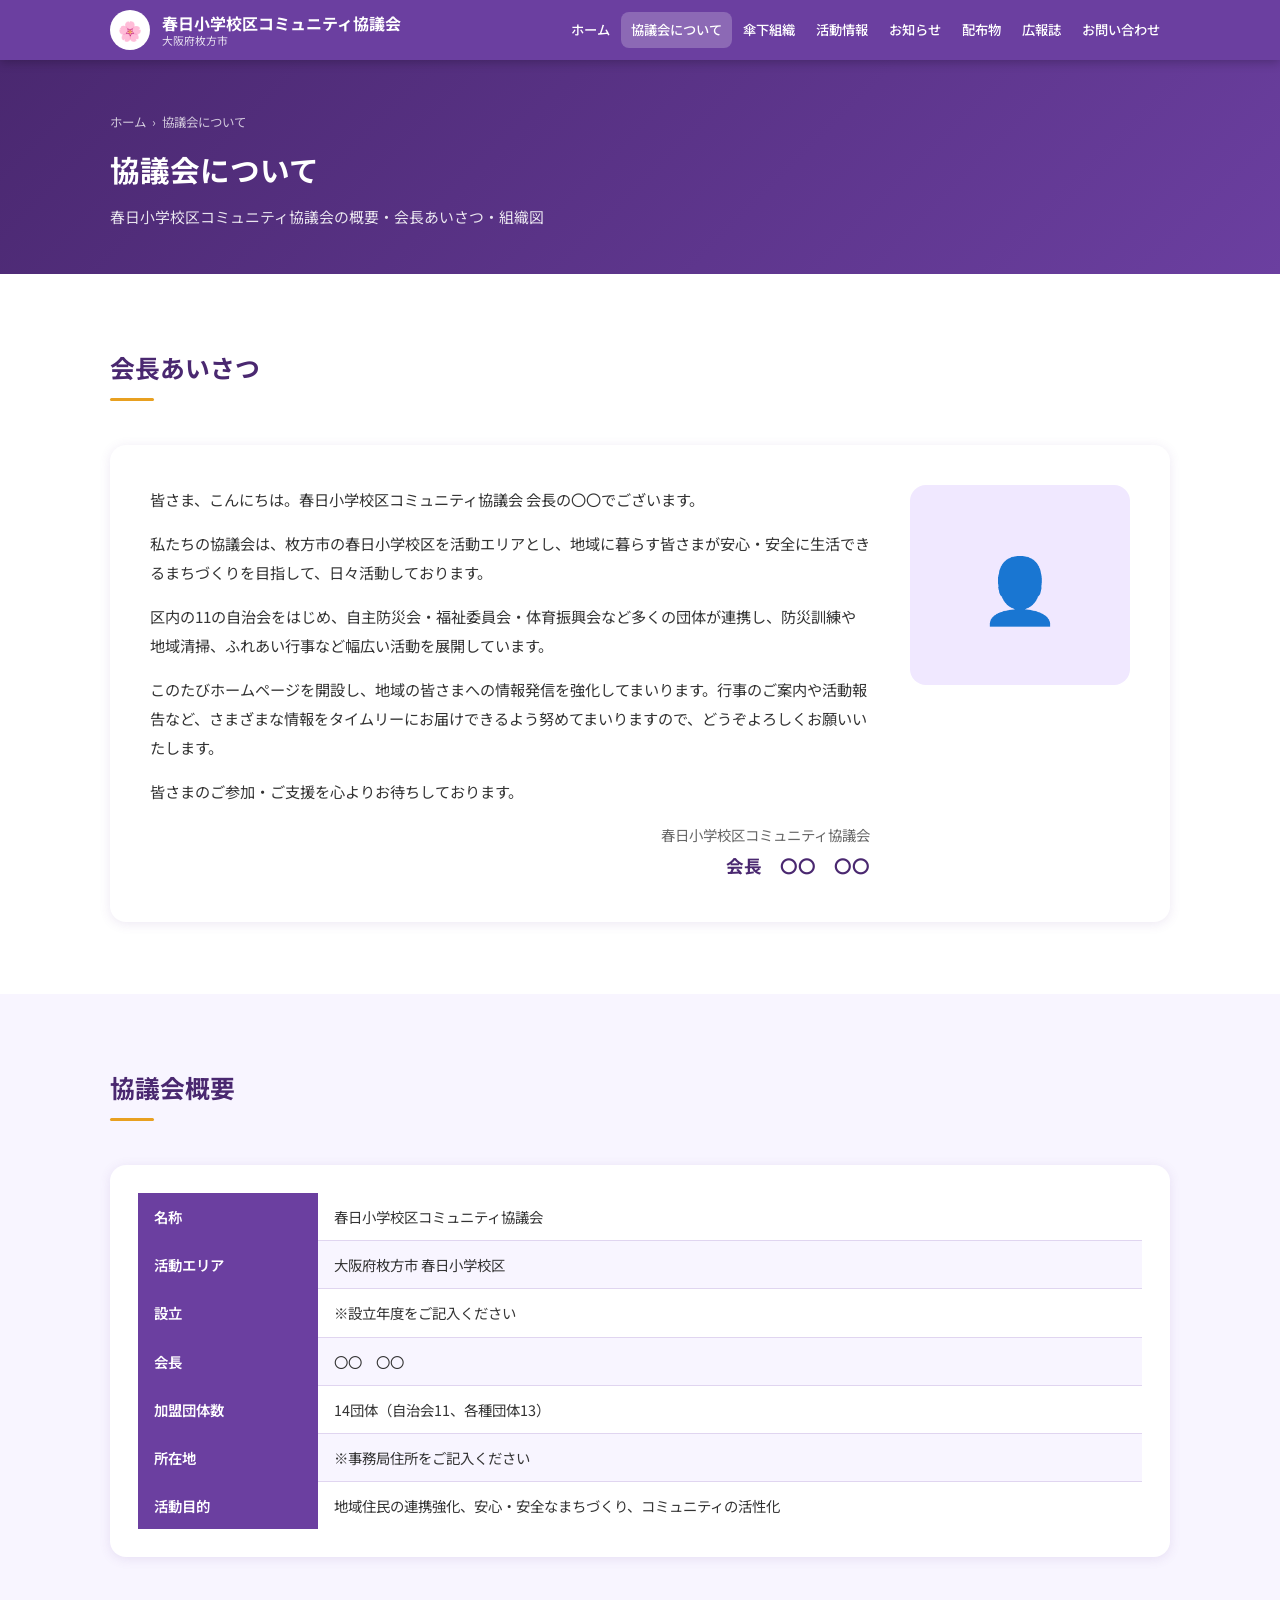
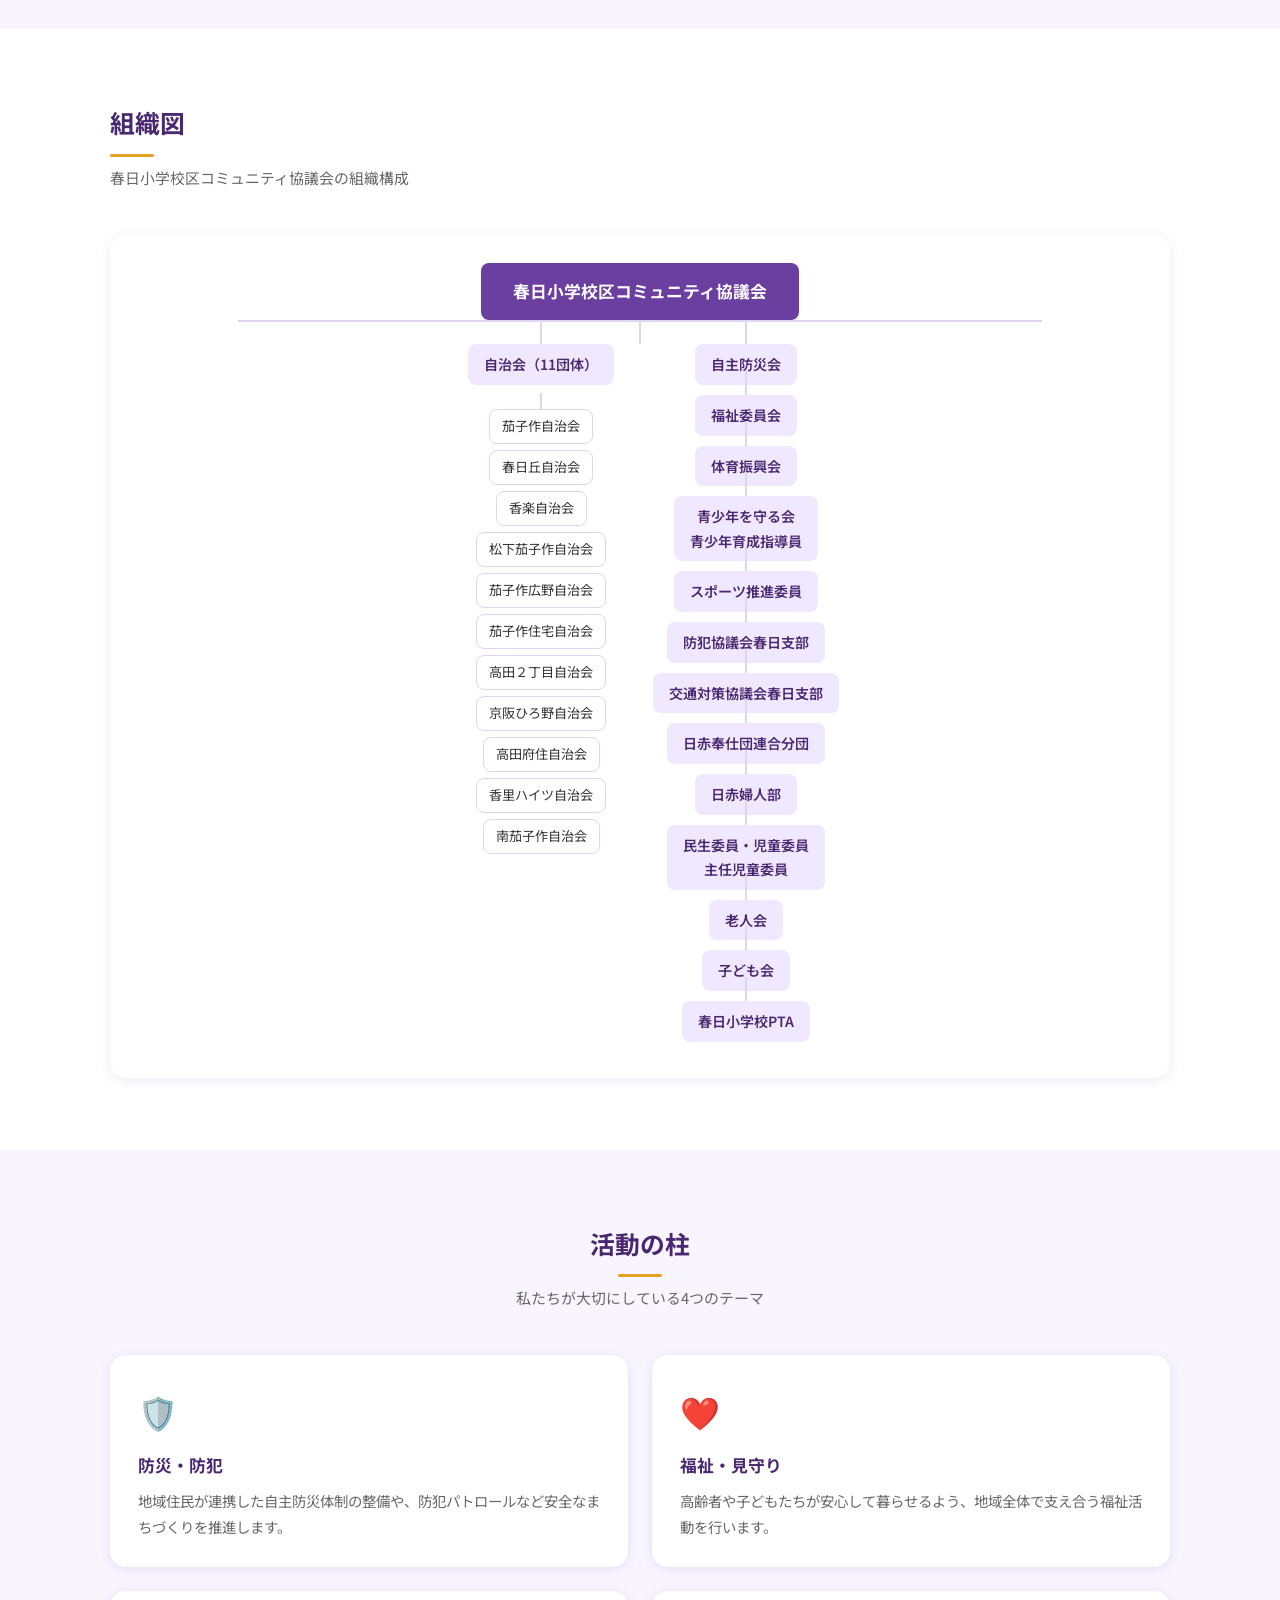
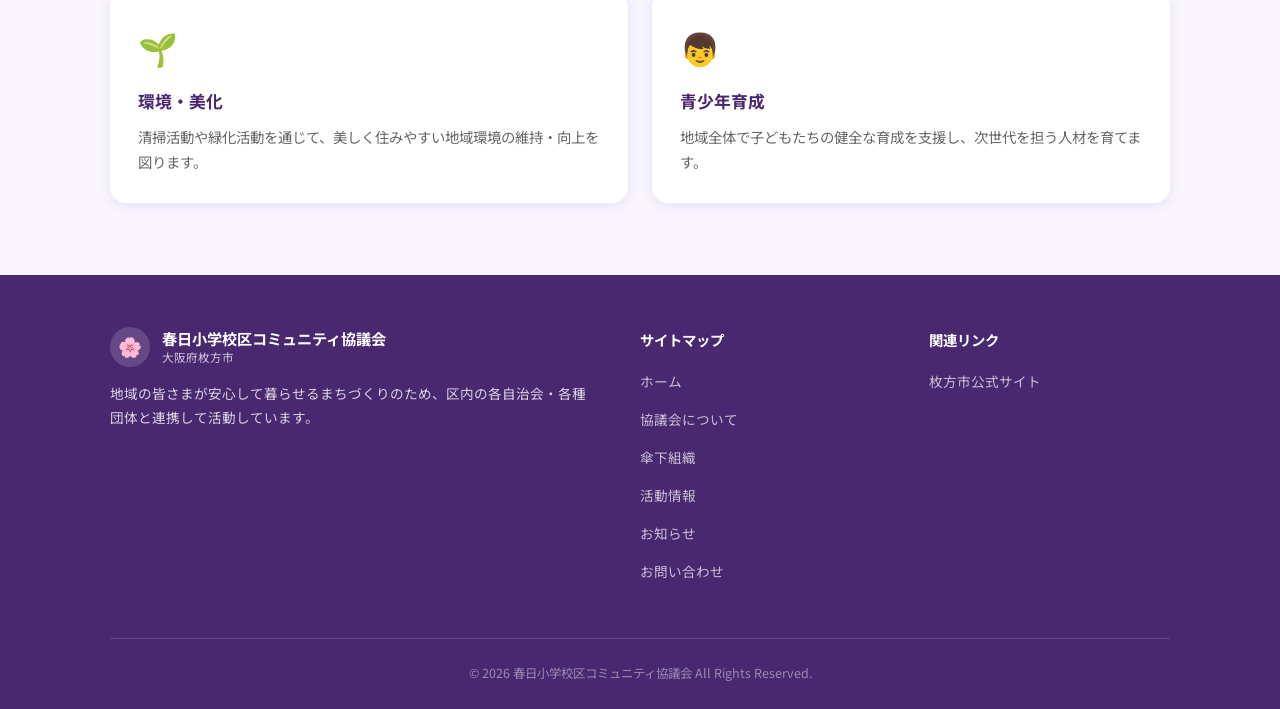
==== about.html @ ff2323f1 "Add files via upload" ====
<!DOCTYPE html>
<html lang="ja">
<head>
  <meta charset="UTF-8">
  <meta name="viewport" content="width=device-width, initial-scale=1.0">
  <title>協議会について | 春日小学校区コミュニティ協議会</title>
  <meta name="description" content="春日小学校区コミュニティ協議会の概要、会長あいさつ、組織図をご紹介します。">
  <link rel="preconnect" href="https://fonts.googleapis.com">
  <link href="https://fonts.googleapis.com/css2?family=Noto+Sans+JP:wght@400;500;700&display=swap" rel="stylesheet">
  <link rel="stylesheet" href="css/style.css">
</head>
<body>

<header class="site-header">
  <div class="header-inner">
    <a href="index.html" class="site-logo">
      <div class="logo-mark">🌸</div>
      <div class="logo-text">
        春日小学校区コミュニティ協議会
        <small>大阪府枚方市</small>
      </div>
    </a>
    <button class="nav-toggle" aria-label="メニューを開く" aria-expanded="false">
      <span></span><span></span><span></span>
    </button>
    <nav class="site-nav">
      <a href="index.html">ホーム</a>
      <a href="about.html">協議会について</a>
      <a href="organizations.html">傘下組織</a>
      <a href="activities.html">活動情報</a>
      <a href="news.html">お知らせ</a>
      <a href="haifubutsu.html">配布物</a>
      <a href="kouhou.html">広報誌</a>
      <a href="contact.html">お問い合わせ</a>
    </nav>
  </div>
</header>

<div class="page-header">
  <div class="container">
    <div class="breadcrumb"><a href="index.html">ホーム</a><span>›</span>協議会について</div>
    <h1>協議会について</h1>
    <p>春日小学校区コミュニティ協議会の概要・会長あいさつ・組織図</p>
  </div>
</div>

<!-- ── 会長あいさつ ── -->
<section class="section">
  <div class="container">
    <div class="section-head">
      <h2 class="section-title">会長あいさつ</h2>
    </div>

    <div class="greeting-card">
      <div class="greeting-text">
        <p>皆さま、こんにちは。春日小学校区コミュニティ協議会 会長の〇〇でございます。</p>
        <p>私たちの協議会は、枚方市の春日小学校区を活動エリアとし、地域に暮らす皆さまが安心・安全に生活できるまちづくりを目指して、日々活動しております。</p>
        <p>区内の11の自治会をはじめ、自主防災会・福祉委員会・体育振興会など多くの団体が連携し、防災訓練や地域清掃、ふれあい行事など幅広い活動を展開しています。</p>
        <p>このたびホームページを開設し、地域の皆さまへの情報発信を強化してまいります。行事のご案内や活動報告など、さまざまな情報をタイムリーにお届けできるよう努めてまいりますので、どうぞよろしくお願いいたします。</p>
        <p>皆さまのご参加・ご支援を心よりお待ちしております。</p>
        <div class="greeting-sign">
          春日小学校区コミュニティ協議会<br>
          <strong>会長　〇〇　〇〇</strong>
        </div>
      </div>
      <div class="greeting-img">👤</div>
    </div>
  </div>
</section>

<!-- ── 協議会概要 ── -->
<section class="section section-alt">
  <div class="container">
    <div class="section-head">
      <h2 class="section-title">協議会概要</h2>
    </div>
    <div class="card">
      <div class="table-wrap">
        <table>
          <tr>
            <th style="width:180px;">名称</th>
            <td>春日小学校区コミュニティ協議会</td>
          </tr>
          <tr>
            <th>活動エリア</th>
            <td>大阪府枚方市 春日小学校区</td>
          </tr>
          <tr>
            <th>設立</th>
            <td>※設立年度をご記入ください</td>
          </tr>
          <tr>
            <th>会長</th>
            <td>〇〇　〇〇</td>
          </tr>
          <tr>
            <th>加盟団体数</th>
            <td>14団体（自治会11、各種団体13）</td>
          </tr>
          <tr>
            <th>所在地</th>
            <td>※事務局住所をご記入ください</td>
          </tr>
          <tr>
            <th>活動目的</th>
            <td>地域住民の連携強化、安心・安全なまちづくり、コミュニティの活性化</td>
          </tr>
        </table>
      </div>
    </div>
  </div>
</section>

<!-- ── 組織図 ── -->
<section class="section">
  <div class="container">
    <div class="section-head">
      <h2 class="section-title">組織図</h2>
      <p class="section-desc">春日小学校区コミュニティ協議会の組織構成</p>
    </div>

    <div class="card">
      <div class="org-wrap">
        <div class="org-chart">

          <!-- トップ -->
          <div class="org-top">
            <div class="org-box-main">春日小学校区コミュニティ協議会</div>
          </div>

          <!-- 傘下一覧 -->
          <div class="org-row">

            <!-- 自治会（子要素あり） -->
            <div class="org-col" style="min-width:200px;">
              <div class="org-box-sub">自治会（11団体）</div>
              <div class="org-leaves">
                <div class="org-box-leaf">茄子作自治会</div>
                <div class="org-box-leaf">春日丘自治会</div>
                <div class="org-box-leaf">香楽自治会</div>
                <div class="org-box-leaf">松下茄子作自治会</div>
                <div class="org-box-leaf">茄子作広野自治会</div>
                <div class="org-box-leaf">茄子作住宅自治会</div>
                <div class="org-box-leaf">高田２丁目自治会</div>
                <div class="org-box-leaf">京阪ひろ野自治会</div>
                <div class="org-box-leaf">高田府住自治会</div>
                <div class="org-box-leaf">香里ハイツ自治会</div>
                <div class="org-box-leaf">南茄子作自治会</div>
              </div>
            </div>

            <!-- 各種団体 -->
            <div style="display:flex; flex-direction:column; gap:10px; padding-top:0;">
              <div class="org-col"><div class="org-box-sub">自主防災会</div></div>
              <div class="org-col"><div class="org-box-sub">福祉委員会</div></div>
              <div class="org-col"><div class="org-box-sub">体育振興会</div></div>
              <div class="org-col"><div class="org-box-sub">青少年を守る会<br>青少年育成指導員</div></div>
              <div class="org-col"><div class="org-box-sub">スポーツ推進委員</div></div>
              <div class="org-col"><div class="org-box-sub">防犯協議会春日支部</div></div>
              <div class="org-col"><div class="org-box-sub">交通対策協議会春日支部</div></div>
              <div class="org-col"><div class="org-box-sub">日赤奉仕団連合分団</div></div>
              <div class="org-col"><div class="org-box-sub">日赤婦人部</div></div>
              <div class="org-col"><div class="org-box-sub">民生委員・児童委員<br>主任児童委員</div></div>
              <div class="org-col"><div class="org-box-sub">老人会</div></div>
              <div class="org-col"><div class="org-box-sub">子ども会</div></div>
              <div class="org-col"><div class="org-box-sub">春日小学校PTA</div></div>
            </div>

          </div>
        </div>
      </div>
    </div>
  </div>
</section>

<!-- ── 活動理念 ── -->
<section class="section section-alt">
  <div class="container">
    <div class="section-head center">
      <h2 class="section-title">活動の柱</h2>
      <p class="section-desc">私たちが大切にしている4つのテーマ</p>
    </div>
    <div class="grid grid-2">
      <div class="card">
        <div style="font-size:2rem; margin-bottom:12px;">🛡️</div>
        <div style="font-weight:700; color:var(--primary-dark); font-size:1.05rem; margin-bottom:8px;">防災・防犯</div>
        <p style="font-size:0.9rem; color:var(--text-light);">地域住民が連携した自主防災体制の整備や、防犯パトロールなど安全なまちづくりを推進します。</p>
      </div>
      <div class="card">
        <div style="font-size:2rem; margin-bottom:12px;">❤️</div>
        <div style="font-weight:700; color:var(--primary-dark); font-size:1.05rem; margin-bottom:8px;">福祉・見守り</div>
        <p style="font-size:0.9rem; color:var(--text-light);">高齢者や子どもたちが安心して暮らせるよう、地域全体で支え合う福祉活動を行います。</p>
      </div>
      <div class="card">
        <div style="font-size:2rem; margin-bottom:12px;">🌱</div>
        <div style="font-weight:700; color:var(--primary-dark); font-size:1.05rem; margin-bottom:8px;">環境・美化</div>
        <p style="font-size:0.9rem; color:var(--text-light);">清掃活動や緑化活動を通じて、美しく住みやすい地域環境の維持・向上を図ります。</p>
      </div>
      <div class="card">
        <div style="font-size:2rem; margin-bottom:12px;">👦</div>
        <div style="font-weight:700; color:var(--primary-dark); font-size:1.05rem; margin-bottom:8px;">青少年育成</div>
        <p style="font-size:0.9rem; color:var(--text-light);">地域全体で子どもたちの健全な育成を支援し、次世代を担う人材を育てます。</p>
      </div>
    </div>
  </div>
</section>

<footer class="site-footer">
  <div class="container">
    <div class="footer-grid">
      <div>
        <div class="footer-logo">
          <div class="logo-mark">🌸</div>
          <div class="footer-site-name">
            春日小学校区コミュニティ協議会
            <small>大阪府枚方市</small>
          </div>
        </div>
        <p class="footer-desc">地域の皆さまが安心して暮らせるまちづくりのため、区内の各自治会・各種団体と連携して活動しています。</p>
      </div>
      <div>
        <div class="footer-col-title">サイトマップ</div>
        <ul class="footer-nav">
          <li><a href="index.html">ホーム</a></li>
          <li><a href="about.html">協議会について</a></li>
          <li><a href="organizations.html">傘下組織</a></li>
          <li><a href="activities.html">活動情報</a></li>
          <li><a href="news.html">お知らせ</a></li>
          <li><a href="contact.html">お問い合わせ</a></li>
        </ul>
      </div>
      <div>
        <div class="footer-col-title">関連リンク</div>
        <ul class="footer-nav">
          <li><a href="https://www.city.hirakata.osaka.jp/" target="_blank" rel="noopener">枚方市公式サイト</a></li>
        </ul>
      </div>
    </div>
    <div class="footer-bottom">
      <p>&copy; 2026 春日小学校区コミュニティ協議会 All Rights Reserved.</p>
    </div>
  </div>
</footer>

<script src="js/main.js"></script>
</body>
</html>
---- css/style.css ----
/* =============================================
   春日小学校区コミュニティ協議会 共通スタイル
   ============================================= */

*, *::before, *::after {
  box-sizing: border-box;
  margin: 0;
  padding: 0;
}

:root {
  --primary:       #6B3FA0;
  --primary-dark:  #4A2870;
  --primary-light: #9B6FD0;
  --primary-pale:  #F0E8FF;
  --accent:        #E8A020;
  --text:          #333333;
  --text-light:    #666666;
  --text-muted:    #999999;
  --bg:            #FFFFFF;
  --bg-light:      #F8F5FF;
  --border:        #E0D5F0;
  --shadow:        0 2px 12px rgba(107, 63, 160, 0.12);
  --shadow-hover:  0 6px 24px rgba(107, 63, 160, 0.22);
  --radius:        8px;
  --radius-lg:     16px;
  --font:          'Noto Sans JP', 'Hiragino Sans', 'Yu Gothic UI', 'Meiryo', sans-serif;
  --transition:    0.2s ease;
}

html { font-size: 16px; scroll-behavior: smooth; }

body {
  font-family: var(--font);
  color: var(--text);
  background: var(--bg);
  line-height: 1.75;
}

a { color: var(--primary); text-decoration: none; transition: color var(--transition); }
a:hover { color: var(--primary-dark); }
img { max-width: 100%; height: auto; display: block; }

.container {
  max-width: 1100px;
  margin: 0 auto;
  padding: 0 20px;
}

/* ── Header ── */
.site-header {
  background: var(--primary);
  color: white;
  position: sticky;
  top: 0;
  z-index: 200;
  box-shadow: 0 2px 10px rgba(0,0,0,0.25);
}

.header-inner {
  display: flex;
  align-items: center;
  justify-content: space-between;
  padding: 10px 20px;
  max-width: 1100px;
  margin: 0 auto;
}

.site-logo {
  display: flex;
  align-items: center;
  gap: 12px;
  color: white;
  font-weight: 700;
  font-size: 1rem;
  line-height: 1.3;
}

.site-logo:hover { color: white; }

.logo-mark {
  width: 40px;
  height: 40px;
  background: white;
  border-radius: 50%;
  display: flex;
  align-items: center;
  justify-content: center;
  color: var(--primary);
  font-size: 1.2rem;
  flex-shrink: 0;
}

.logo-text small {
  display: block;
  font-size: 0.68rem;
  font-weight: 400;
  opacity: 0.85;
}

.nav-toggle {
  display: none;
  background: none;
  border: none;
  color: white;
  cursor: pointer;
  padding: 6px;
  flex-direction: column;
  gap: 5px;
}

.nav-toggle span {
  display: block;
  width: 24px;
  height: 2px;
  background: white;
  border-radius: 2px;
  transition: var(--transition);
}

.nav-toggle.open span:nth-child(1) { transform: translateY(7px) rotate(45deg); }
.nav-toggle.open span:nth-child(2) { opacity: 0; }
.nav-toggle.open span:nth-child(3) { transform: translateY(-7px) rotate(-45deg); }

.site-nav { display: flex; gap: 1px; align-items: center; }

.site-nav a {
  color: white;
  padding: 6px 10px;
  border-radius: var(--radius);
  font-size: 0.83rem;
  font-weight: 500;
  transition: background var(--transition);
  white-space: nowrap;
}

.site-nav a:hover,
.site-nav a.active {
  background: rgba(255,255,255,0.22);
  color: white;
}

/* ── Hero ── */
.hero {
  background: linear-gradient(135deg, var(--primary-dark) 0%, var(--primary) 55%, var(--primary-light) 100%);
  color: white;
  padding: 90px 20px 80px;
  text-align: center;
  position: relative;
  overflow: hidden;
}

.hero::before {
  content: '';
  position: absolute;
  inset: 0;
  background: url("data:image/svg+xml,%3Csvg width='60' height='60' viewBox='0 0 60 60' xmlns='http://www.w3.org/2000/svg'%3E%3Cg fill='none' fill-rule='evenodd'%3E%3Cg fill='%23ffffff' fill-opacity='0.04'%3E%3Cpath d='M36 34v-4h-2v4h-4v2h4v4h2v-4h4v-2h-4zm0-30V0h-2v4h-4v2h4v4h2V6h4V4h-4zM6 34v-4H4v4H0v2h4v4h2v-4h4v-2H6zM6 4V0H4v4H0v2h4v4h2V6h4V4H6z'/%3E%3C/g%3E%3C/g%3E%3C/svg%3E");
}

.hero-content { position: relative; z-index: 1; }

.hero-badge {
  display: inline-block;
  background: rgba(255,255,255,0.18);
  border: 1px solid rgba(255,255,255,0.4);
  padding: 4px 18px;
  border-radius: 20px;
  font-size: 0.82rem;
  margin-bottom: 18px;
  letter-spacing: 0.05em;
}

.hero h1 {
  font-size: 2.3rem;
  font-weight: 700;
  margin-bottom: 16px;
  line-height: 1.35;
  text-shadow: 0 1px 3px rgba(0,0,0,0.15);
}

.hero p {
  font-size: 1.05rem;
  opacity: 0.92;
  max-width: 580px;
  margin: 0 auto 36px;
}

.hero-btns { display: flex; gap: 12px; justify-content: center; flex-wrap: wrap; }

/* ── Buttons ── */
.btn {
  display: inline-block;
  padding: 12px 28px;
  border-radius: var(--radius);
  font-weight: 600;
  font-size: 0.93rem;
  cursor: pointer;
  border: 2px solid transparent;
  transition: all var(--transition);
  line-height: 1;
}

.btn-white { background: white; color: var(--primary); }
.btn-white:hover { background: var(--primary-pale); color: var(--primary-dark); }

.btn-outline { background: transparent; color: white; border-color: rgba(255,255,255,0.65); }
.btn-outline:hover { background: rgba(255,255,255,0.18); color: white; }

.btn-primary { background: var(--primary); color: white; }
.btn-primary:hover { background: var(--primary-dark); color: white; }

/* ── Sections ── */
.section { padding: 72px 0; }
.section-alt { background: var(--bg-light); }

.section-head { margin-bottom: 44px; }
.section-head.center { text-align: center; }

.section-title {
  font-size: 1.55rem;
  font-weight: 700;
  color: var(--primary-dark);
  padding-bottom: 12px;
  position: relative;
  margin-bottom: 8px;
}

.section-title::after {
  content: '';
  position: absolute;
  bottom: 0;
  left: 0;
  width: 44px;
  height: 3px;
  background: var(--accent);
  border-radius: 2px;
}

.section-head.center .section-title::after {
  left: 50%;
  transform: translateX(-50%);
}

.section-desc {
  color: var(--text-light);
  font-size: 0.93rem;
  margin-top: 6px;
}

/* ── Cards ── */
.card {
  background: white;
  border-radius: var(--radius-lg);
  padding: 28px;
  box-shadow: var(--shadow);
  transition: box-shadow var(--transition), transform var(--transition);
}

.card:hover { box-shadow: var(--shadow-hover); transform: translateY(-3px); }

.grid { display: grid; gap: 24px; }
.grid-2 { grid-template-columns: repeat(2, 1fr); }
.grid-3 { grid-template-columns: repeat(3, 1fr); }

/* ── Quick Links ── */
.quick-links { display: grid; grid-template-columns: repeat(4, 1fr); gap: 16px; }

.quick-link {
  display: flex;
  flex-direction: column;
  align-items: center;
  gap: 12px;
  padding: 28px 16px;
  background: white;
  border-radius: var(--radius-lg);
  box-shadow: var(--shadow);
  text-align: center;
  color: var(--text);
  font-weight: 600;
  font-size: 0.9rem;
  transition: all var(--transition);
  border: 2px solid transparent;
}

.quick-link:hover {
  box-shadow: var(--shadow-hover);
  transform: translateY(-4px);
  color: var(--primary);
  border-color: var(--primary-pale);
}

.ql-icon {
  width: 56px;
  height: 56px;
  background: var(--primary-pale);
  border-radius: 50%;
  display: flex;
  align-items: center;
  justify-content: center;
  font-size: 1.6rem;
  transition: background var(--transition);
}

.quick-link:hover .ql-icon { background: var(--primary); }

/* ── News ── */
.news-list { list-style: none; }

.news-item {
  display: flex;
  align-items: flex-start;
  gap: 14px;
  padding: 14px 0;
  border-bottom: 1px solid var(--border);
}

.news-item:last-child { border-bottom: none; }

.news-meta { display: flex; align-items: center; gap: 8px; flex-shrink: 0; min-width: 170px; }

.news-date { font-size: 0.83rem; color: var(--text-muted); white-space: nowrap; }

.tag {
  display: inline-block;
  padding: 2px 10px;
  border-radius: 12px;
  font-size: 0.75rem;
  font-weight: 700;
  white-space: nowrap;
}

.tag-info    { background: var(--primary-pale); color: var(--primary); }
.tag-event   { background: #FFF3CD; color: #856404; }
.tag-notice  { background: #D4EDDA; color: #155724; }
.tag-urgent  { background: #F8D7DA; color: #721c24; }

.news-text { font-size: 0.93rem; }
.news-text a:hover { color: var(--primary); }

/* ── Org Chart ── */
.org-wrap { overflow-x: auto; padding-bottom: 8px; }

.org-chart { min-width: 640px; font-size: 0.88rem; }

.org-top { text-align: center; margin-bottom: 0; }

.org-box-main {
  display: inline-block;
  background: var(--primary);
  color: white;
  padding: 14px 32px;
  border-radius: var(--radius);
  font-weight: 700;
  font-size: 1.05rem;
  position: relative;
}

.org-box-main::after {
  content: '';
  position: absolute;
  bottom: -24px;
  left: 50%;
  transform: translateX(-50%);
  width: 2px;
  height: 24px;
  background: var(--border);
}

.org-row {
  display: flex;
  gap: 12px;
  justify-content: center;
  flex-wrap: wrap;
  padding-top: 24px;
  position: relative;
}

.org-row::before {
  content: '';
  position: absolute;
  top: 0;
  left: 10%;
  right: 10%;
  height: 2px;
  background: var(--border);
}

.org-col {
  display: flex;
  flex-direction: column;
  align-items: center;
  gap: 8px;
  position: relative;
}

.org-col::before {
  content: '';
  position: absolute;
  top: -24px;
  left: 50%;
  transform: translateX(-50%);
  width: 2px;
  height: 24px;
  background: var(--border);
}

.org-box-sub {
  background: var(--primary-pale);
  color: var(--primary-dark);
  padding: 8px 16px;
  border-radius: var(--radius);
  font-weight: 600;
  text-align: center;
  white-space: nowrap;
}

.org-box-leaf {
  background: white;
  border: 1px solid var(--border);
  color: var(--text);
  padding: 5px 12px;
  border-radius: var(--radius);
  font-size: 0.82rem;
  text-align: center;
  white-space: nowrap;
}

.org-leaves {
  display: flex;
  flex-direction: column;
  gap: 6px;
  align-items: center;
  position: relative;
  padding-top: 16px;
}

.org-leaves::before {
  content: '';
  position: absolute;
  top: 0;
  left: 50%;
  transform: translateX(-50%);
  width: 2px;
  height: 16px;
  background: var(--border);
}

/* ── Page Header ── */
.page-header {
  background: linear-gradient(135deg, var(--primary-dark), var(--primary));
  color: white;
  padding: 52px 20px 44px;
}

.breadcrumb {
  font-size: 0.78rem;
  opacity: 0.75;
  margin-bottom: 10px;
}

.breadcrumb a { color: white; }
.breadcrumb a:hover { opacity: 1; color: white; text-decoration: underline; }
.breadcrumb span { margin: 0 6px; }

.page-header h1 { font-size: 1.85rem; font-weight: 700; margin-bottom: 8px; }
.page-header p   { opacity: 0.88; font-size: 0.93rem; }

/* ── Table ── */
.table-wrap { overflow-x: auto; }

table { width: 100%; border-collapse: collapse; font-size: 0.9rem; }
th {
  background: var(--primary);
  color: white;
  padding: 11px 16px;
  text-align: left;
  font-weight: 600;
  white-space: nowrap;
}
td { padding: 11px 16px; border-bottom: 1px solid var(--border); vertical-align: top; }
tr:last-child td { border-bottom: none; }
tr:nth-child(even) td { background: var(--bg-light); }

/* ── Form ── */
.form-group { margin-bottom: 22px; }

.form-label {
  display: block;
  font-size: 0.9rem;
  font-weight: 600;
  margin-bottom: 6px;
}

.form-label .req { color: #C0392B; font-size: 0.78rem; margin-left: 4px; }

.form-control {
  width: 100%;
  padding: 10px 14px;
  border: 1px solid var(--border);
  border-radius: var(--radius);
  font-size: 0.93rem;
  font-family: var(--font);
  color: var(--text);
  background: white;
  transition: border-color var(--transition), box-shadow var(--transition);
}

.form-control:focus {
  outline: none;
  border-color: var(--primary-light);
  box-shadow: 0 0 0 3px rgba(107,63,160,0.14);
}

textarea.form-control { min-height: 140px; resize: vertical; }

/* ── Org Card ── */
.org-card {
  background: white;
  border-radius: var(--radius-lg);
  padding: 24px;
  box-shadow: var(--shadow);
  border-left: 4px solid var(--primary);
  transition: box-shadow var(--transition), transform var(--transition);
}

.org-card:hover { box-shadow: var(--shadow-hover); transform: translateY(-2px); }

.org-card-name {
  font-size: 1rem;
  font-weight: 700;
  color: var(--primary-dark);
  margin-bottom: 8px;
}

.org-card-desc { font-size: 0.88rem; color: var(--text-light); line-height: 1.6; }

/* ── Greeting ── */
.greeting-card {
  background: white;
  border-radius: var(--radius-lg);
  padding: 40px;
  box-shadow: var(--shadow);
  display: grid;
  grid-template-columns: 1fr 220px;
  gap: 40px;
  align-items: start;
}

.greeting-text p { margin-bottom: 1em; font-size: 0.95rem; line-height: 1.9; }
.greeting-sign { text-align: right; font-size: 0.9rem; color: var(--text-light); margin-top: 16px; }
.greeting-sign strong { display: block; font-size: 1.1rem; color: var(--primary-dark); margin-top: 4px; }

.greeting-img {
  background: var(--primary-pale);
  border-radius: var(--radius-lg);
  height: 200px;
  display: flex;
  align-items: center;
  justify-content: center;
  color: var(--primary-light);
  font-size: 4rem;
}

/* ── Activity Timeline ── */
.timeline { position: relative; padding-left: 28px; }
.timeline::before {
  content: '';
  position: absolute;
  left: 8px;
  top: 0;
  bottom: 0;
  width: 2px;
  background: var(--border);
}

.timeline-item {
  position: relative;
  margin-bottom: 28px;
}

.timeline-item::before {
  content: '';
  position: absolute;
  left: -24px;
  top: 6px;
  width: 12px;
  height: 12px;
  background: var(--primary);
  border-radius: 50%;
  border: 2px solid white;
  box-shadow: 0 0 0 2px var(--primary);
}

.timeline-month {
  font-size: 0.82rem;
  color: var(--primary);
  font-weight: 700;
  margin-bottom: 4px;
  text-transform: uppercase;
}

.timeline-content {
  background: white;
  border-radius: var(--radius);
  padding: 14px 18px;
  box-shadow: var(--shadow);
  font-size: 0.9rem;
}

.timeline-content ul { margin: 4px 0 0 18px; }
.timeline-content li { margin-bottom: 4px; }

/* ── Footer ── */
.site-footer {
  background: var(--primary-dark);
  color: rgba(255,255,255,0.8);
  padding: 52px 0 24px;
}

.footer-grid {
  display: grid;
  grid-template-columns: 2fr 1fr 1fr;
  gap: 48px;
  margin-bottom: 44px;
}

.footer-logo { display: flex; align-items: center; gap: 12px; margin-bottom: 14px; }
.footer-logo .logo-mark { background: rgba(255,255,255,0.15); color: white; }
.footer-site-name { color: white; font-size: 0.95rem; font-weight: 700; line-height: 1.4; }
.footer-site-name small { display: block; font-size: 0.72rem; font-weight: 400; opacity: 0.75; }

.footer-desc { font-size: 0.85rem; line-height: 1.8; }

.footer-col-title { color: white; font-size: 0.9rem; font-weight: 700; margin-bottom: 14px; }

.footer-nav { list-style: none; }
.footer-nav li { margin-bottom: 10px; }
.footer-nav a { color: rgba(255,255,255,0.7); font-size: 0.85rem; }
.footer-nav a:hover { color: white; }

.footer-bottom {
  border-top: 1px solid rgba(255,255,255,0.12);
  padding-top: 24px;
  text-align: center;
  font-size: 0.78rem;
  color: rgba(255,255,255,0.45);
}

/* ── Alert ── */
.alert {
  padding: 14px 20px;
  border-radius: var(--radius);
  margin-bottom: 20px;
  font-size: 0.9rem;
  border-left: 4px solid;
}

.alert-info { background: var(--primary-pale); border-color: var(--primary); color: var(--primary-dark); }
.alert-warn { background: #FFF3CD; border-color: #FFC107; color: #856404; }

/* ── Responsive ── */
@media (max-width: 900px) {
  .greeting-card { grid-template-columns: 1fr; }
  .greeting-img { height: 140px; }
  .footer-grid { grid-template-columns: 1fr 1fr; gap: 32px; }
  .footer-grid > *:first-child { grid-column: 1 / -1; }
}

@media (max-width: 768px) {
  .nav-toggle { display: flex; }

  .site-nav {
    display: none;
    position: absolute;
    top: 100%;
    left: 0; right: 0;
    background: var(--primary-dark);
    flex-direction: column;
    padding: 12px;
    gap: 4px;
    box-shadow: 0 4px 12px rgba(0,0,0,0.3);
  }

  .site-nav.open { display: flex; }
  .site-nav a { padding: 11px 16px; font-size: 0.93rem; }
  .site-header { position: relative; }

  .hero { padding: 64px 20px 56px; }
  .hero h1 { font-size: 1.65rem; }
  .section { padding: 52px 0; }

  .grid-2, .grid-3 { grid-template-columns: 1fr; }
  .quick-links { grid-template-columns: repeat(2, 1fr); }
  .footer-grid { grid-template-columns: 1fr; gap: 28px; }
}

@media (max-width: 480px) {
  .hero h1 { font-size: 1.4rem; }
  .news-meta { min-width: unset; flex-wrap: wrap; }
  .page-header h1 { font-size: 1.5rem; }
}
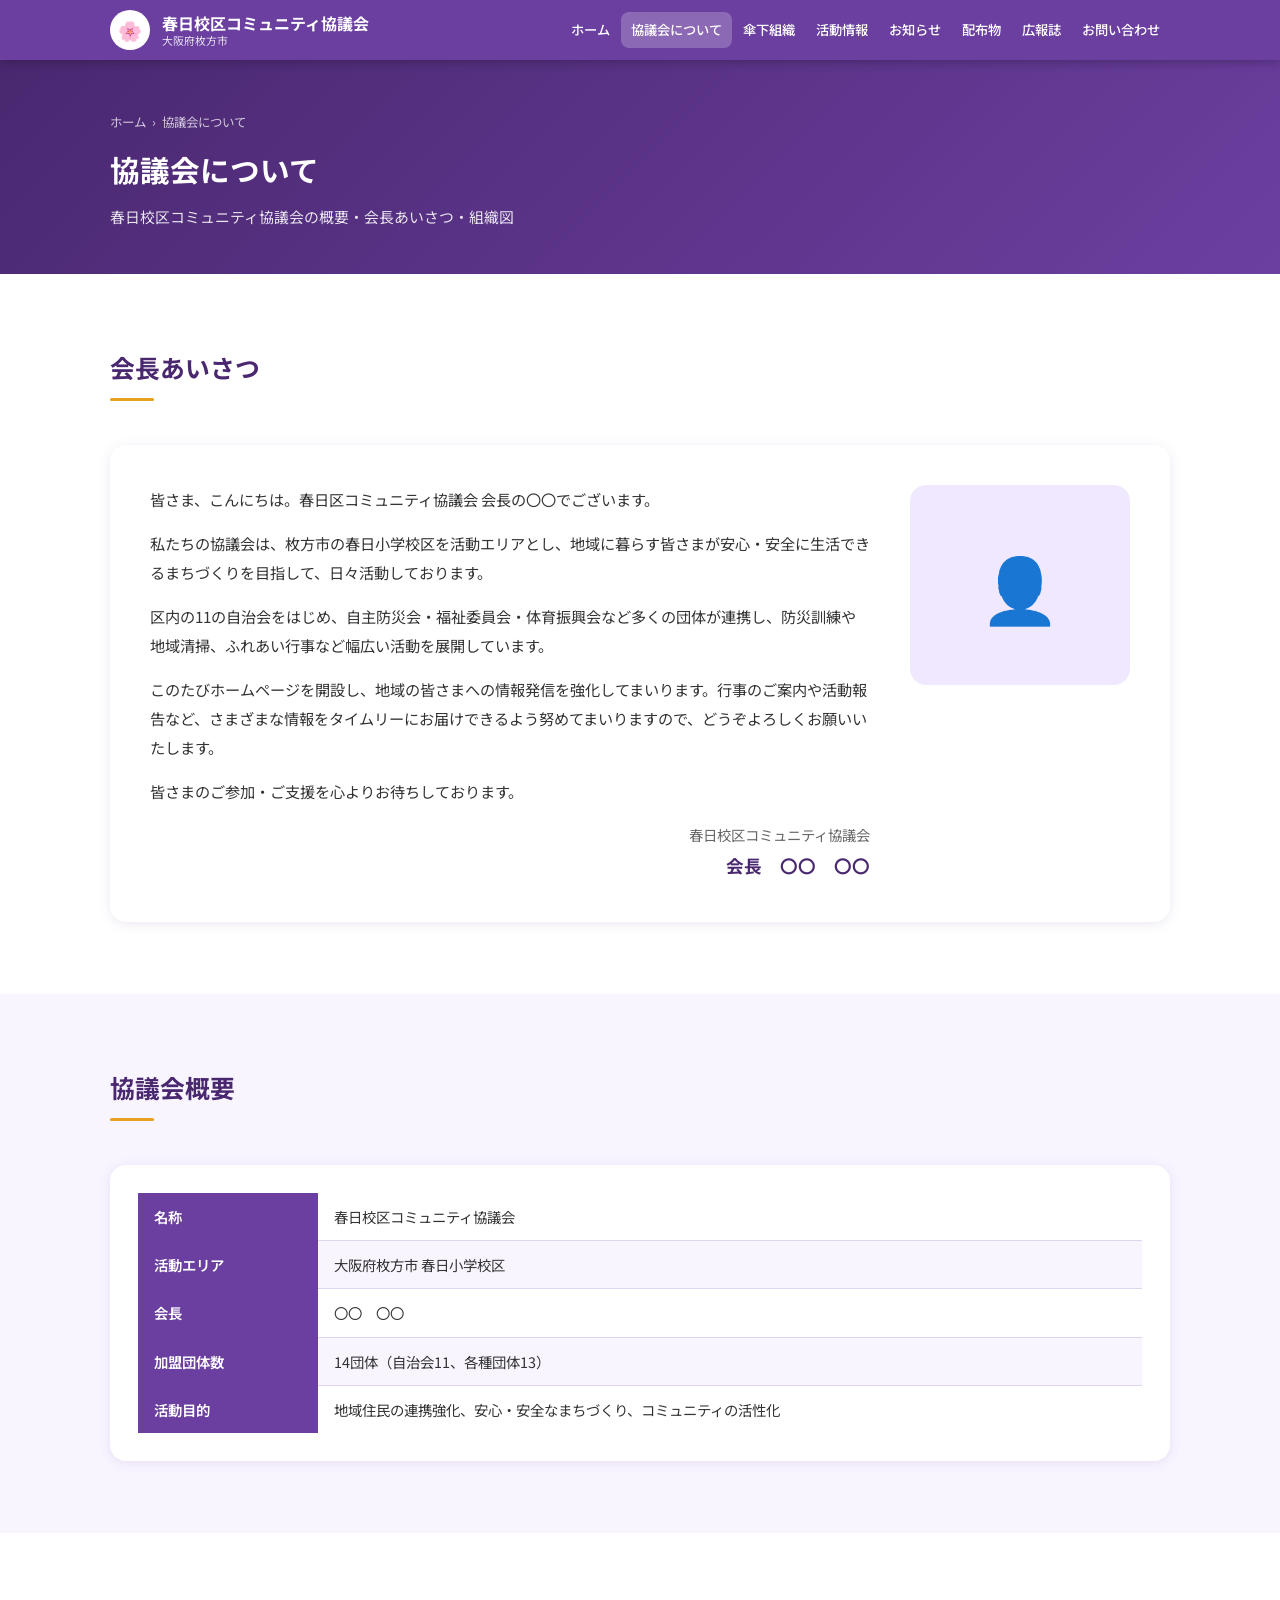
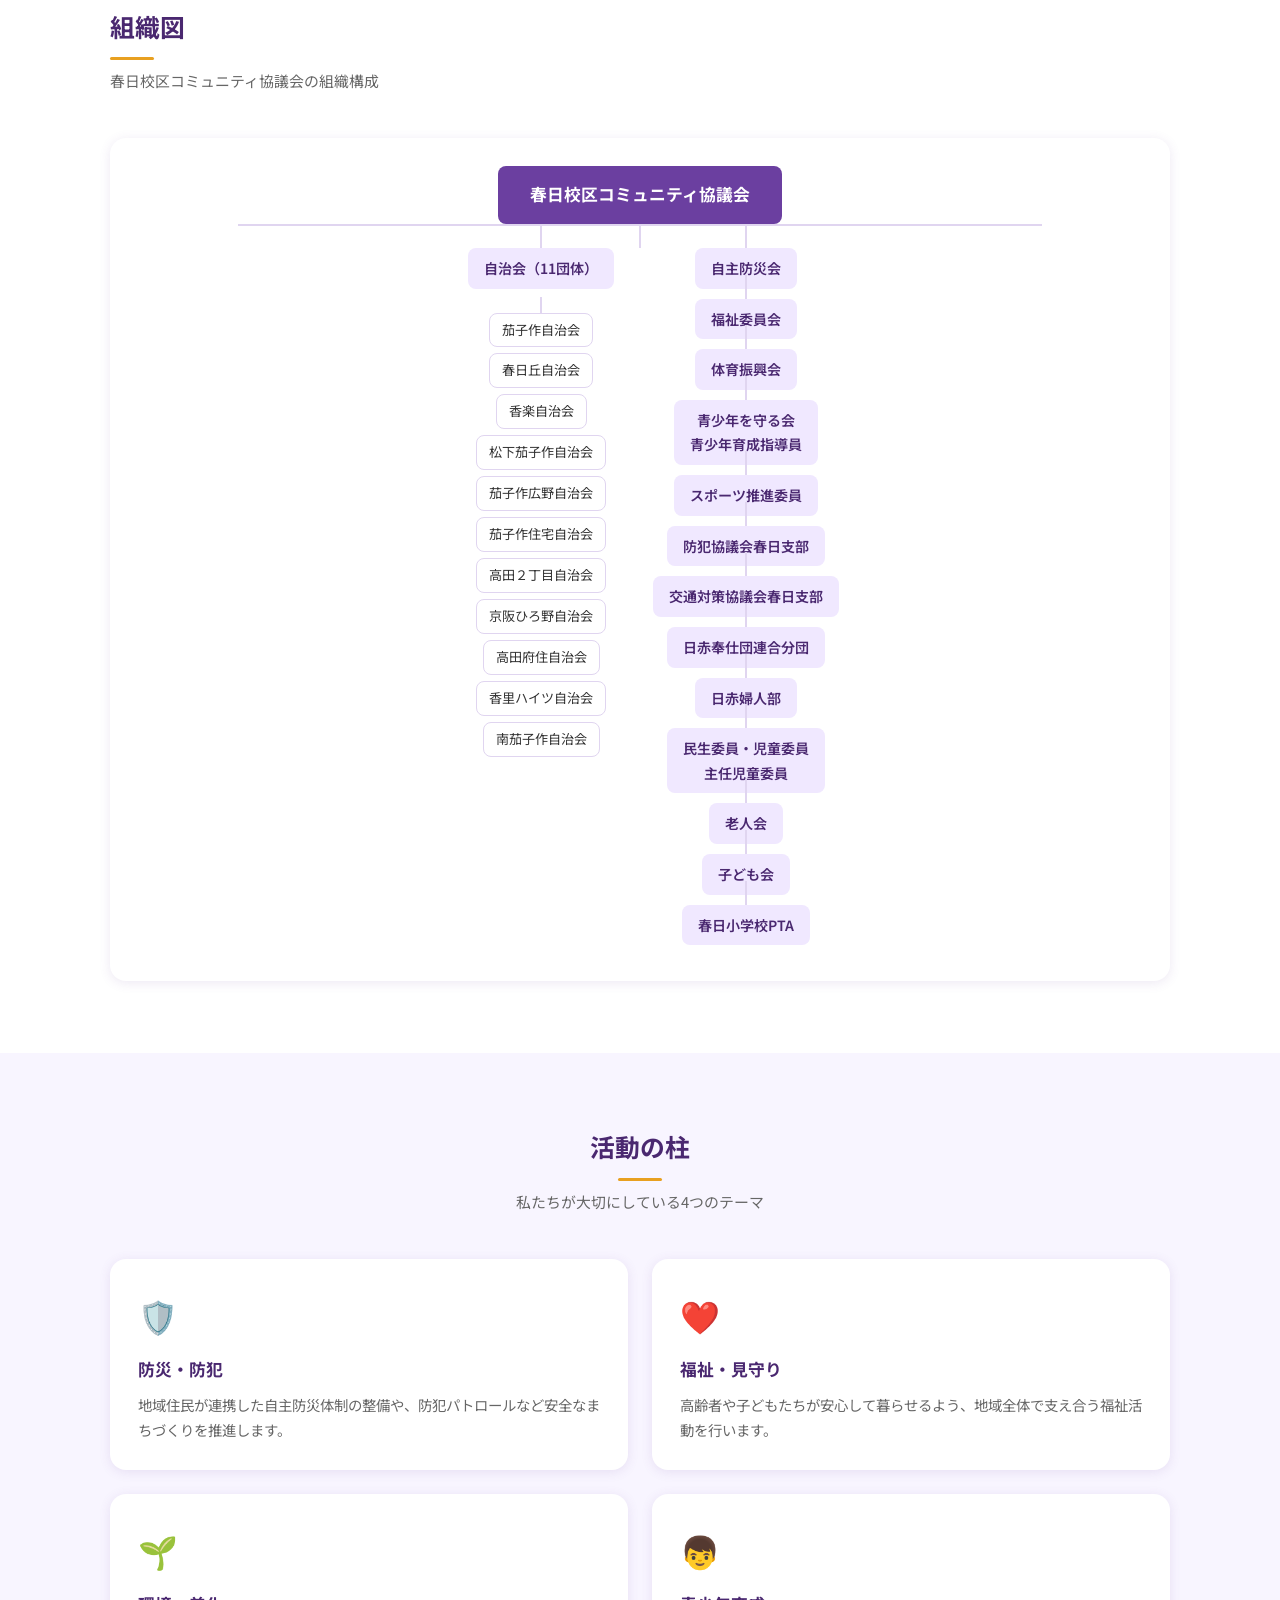
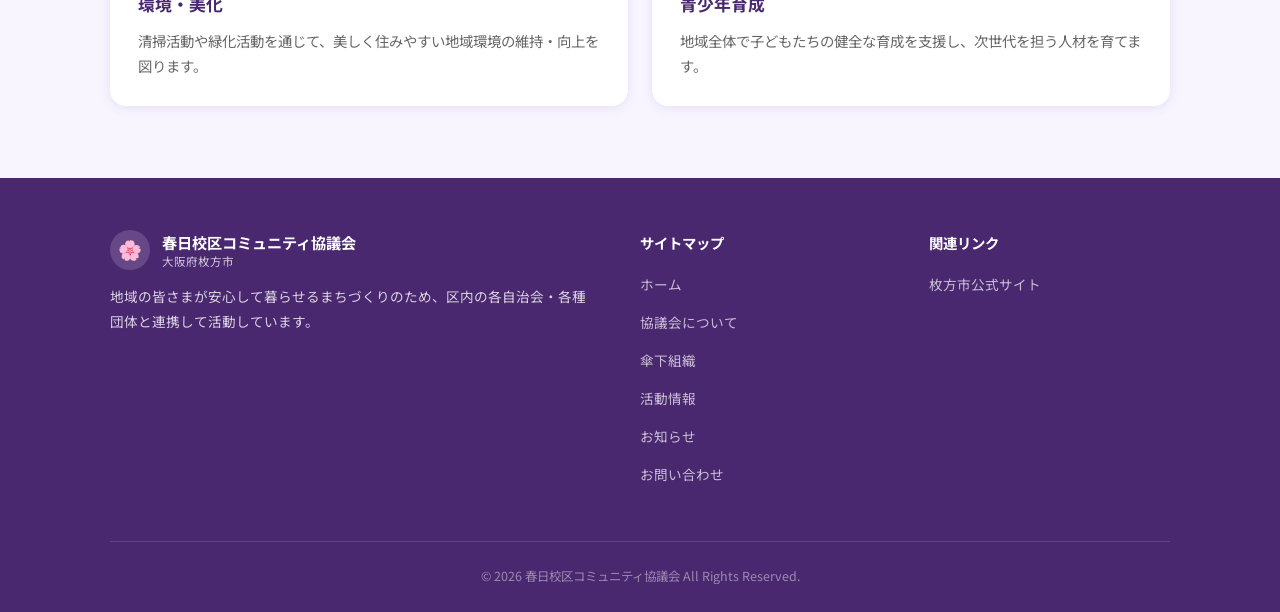
==== commit afb49b00: "表記の修正（春日校区コミュニティ協議会）およびGoogleカレンダーの埋め込み" ====
--- a/about.html
+++ b/about.html
@@ -1,247 +1,268 @@
 <!DOCTYPE html>
 <html lang="ja">
+
 <head>
   <meta charset="UTF-8">
   <meta name="viewport" content="width=device-width, initial-scale=1.0">
-  <title>協議会について | 春日小学校区コミュニティ協議会</title>
-  <meta name="description" content="春日小学校区コミュニティ協議会の概要、会長あいさつ、組織図をご紹介します。">
+  <title>協議会について | 春日校区コミュニティ協議会</title>
+  <meta name="description" content="春日校区コミュニティ協議会の概要、会長あいさつ、組織図をご紹介します。">
   <link rel="preconnect" href="https://fonts.googleapis.com">
   <link href="https://fonts.googleapis.com/css2?family=Noto+Sans+JP:wght@400;500;700&display=swap" rel="stylesheet">
   <link rel="stylesheet" href="css/style.css">
 </head>
+
 <body>
 
-<header class="site-header">
-  <div class="header-inner">
-    <a href="index.html" class="site-logo">
-      <div class="logo-mark">🌸</div>
-      <div class="logo-text">
-        春日小学校区コミュニティ協議会
-        <small>大阪府枚方市</small>
-      </div>
-    </a>
-    <button class="nav-toggle" aria-label="メニューを開く" aria-expanded="false">
-      <span></span><span></span><span></span>
-    </button>
-    <nav class="site-nav">
-      <a href="index.html">ホーム</a>
-      <a href="about.html">協議会について</a>
-      <a href="organizations.html">傘下組織</a>
-      <a href="activities.html">活動情報</a>
-      <a href="news.html">お知らせ</a>
-      <a href="haifubutsu.html">配布物</a>
-      <a href="kouhou.html">広報誌</a>
-      <a href="contact.html">お問い合わせ</a>
-    </nav>
+  <header class="site-header">
+    <div class="header-inner">
+      <a href="index.html" class="site-logo">
+        <div class="logo-mark">🌸</div>
+        <div class="logo-text">
+          春日校区コミュニティ協議会
+          <small>大阪府枚方市</small>
+        </div>
+      </a>
+      <button class="nav-toggle" aria-label="メニューを開く" aria-expanded="false">
+        <span></span><span></span><span></span>
+      </button>
+      <nav class="site-nav">
+        <a href="index.html">ホーム</a>
+        <a href="about.html">協議会について</a>
+        <a href="organizations.html">傘下組織</a>
+        <a href="activities.html">活動情報</a>
+        <a href="news.html">お知らせ</a>
+        <a href="haifubutsu.html">配布物</a>
+        <a href="kouhou.html">広報誌</a>
+        <a href="contact.html">お問い合わせ</a>
+      </nav>
+    </div>
+  </header>
+
+  <div class="page-header">
+    <div class="container">
+      <div class="breadcrumb"><a href="index.html">ホーム</a><span>›</span>協議会について</div>
+      <h1>協議会について</h1>
+      <p>春日校区コミュニティ協議会の概要・会長あいさつ・組織図</p>
+    </div>
   </div>
-</header>
-
-<div class="page-header">
-  <div class="container">
-    <div class="breadcrumb"><a href="index.html">ホーム</a><span>›</span>協議会について</div>
-    <h1>協議会について</h1>
-    <p>春日小学校区コミュニティ協議会の概要・会長あいさつ・組織図</p>
-  </div>
-</div>
-
-<!-- ── 会長あいさつ ── -->
-<section class="section">
-  <div class="container">
-    <div class="section-head">
-      <h2 class="section-title">会長あいさつ</h2>
-    </div>
-
-    <div class="greeting-card">
-      <div class="greeting-text">
-        <p>皆さま、こんにちは。春日小学校区コミュニティ協議会 会長の〇〇でございます。</p>
-        <p>私たちの協議会は、枚方市の春日小学校区を活動エリアとし、地域に暮らす皆さまが安心・安全に生活できるまちづくりを目指して、日々活動しております。</p>
-        <p>区内の11の自治会をはじめ、自主防災会・福祉委員会・体育振興会など多くの団体が連携し、防災訓練や地域清掃、ふれあい行事など幅広い活動を展開しています。</p>
-        <p>このたびホームページを開設し、地域の皆さまへの情報発信を強化してまいります。行事のご案内や活動報告など、さまざまな情報をタイムリーにお届けできるよう努めてまいりますので、どうぞよろしくお願いいたします。</p>
-        <p>皆さまのご参加・ご支援を心よりお待ちしております。</p>
-        <div class="greeting-sign">
-          春日小学校区コミュニティ協議会<br>
-          <strong>会長　〇〇　〇〇</strong>
-        </div>
-      </div>
-      <div class="greeting-img">👤</div>
-    </div>
-  </div>
-</section>
-
-<!-- ── 協議会概要 ── -->
-<section class="section section-alt">
-  <div class="container">
-    <div class="section-head">
-      <h2 class="section-title">協議会概要</h2>
-    </div>
-    <div class="card">
-      <div class="table-wrap">
-        <table>
-          <tr>
-            <th style="width:180px;">名称</th>
-            <td>春日小学校区コミュニティ協議会</td>
-          </tr>
-          <tr>
-            <th>活動エリア</th>
-            <td>大阪府枚方市 春日小学校区</td>
-          </tr>
-          <tr>
-            <th>設立</th>
-            <td>※設立年度をご記入ください</td>
-          </tr>
-          <tr>
-            <th>会長</th>
-            <td>〇〇　〇〇</td>
-          </tr>
-          <tr>
-            <th>加盟団体数</th>
-            <td>14団体（自治会11、各種団体13）</td>
-          </tr>
-          <tr>
-            <th>所在地</th>
-            <td>※事務局住所をご記入ください</td>
-          </tr>
-          <tr>
-            <th>活動目的</th>
-            <td>地域住民の連携強化、安心・安全なまちづくり、コミュニティの活性化</td>
-          </tr>
-        </table>
-      </div>
-    </div>
-  </div>
-</section>
-
-<!-- ── 組織図 ── -->
-<section class="section">
-  <div class="container">
-    <div class="section-head">
-      <h2 class="section-title">組織図</h2>
-      <p class="section-desc">春日小学校区コミュニティ協議会の組織構成</p>
-    </div>
-
-    <div class="card">
-      <div class="org-wrap">
-        <div class="org-chart">
-
-          <!-- トップ -->
-          <div class="org-top">
-            <div class="org-box-main">春日小学校区コミュニティ協議会</div>
+
+  <!-- ── 会長あいさつ ── -->
+  <section class="section">
+    <div class="container">
+      <div class="section-head">
+        <h2 class="section-title">会長あいさつ</h2>
+      </div>
+
+      <div class="greeting-card">
+        <div class="greeting-text">
+          <p>皆さま、こんにちは。春日区コミュニティ協議会 会長の〇〇でございます。</p>
+          <p>私たちの協議会は、枚方市の春日小学校区を活動エリアとし、地域に暮らす皆さまが安心・安全に生活できるまちづくりを目指して、日々活動しております。</p>
+          <p>区内の11の自治会をはじめ、自主防災会・福祉委員会・体育振興会など多くの団体が連携し、防災訓練や地域清掃、ふれあい行事など幅広い活動を展開しています。</p>
+          <p>このたびホームページを開設し、地域の皆さまへの情報発信を強化してまいります。行事のご案内や活動報告など、さまざまな情報をタイムリーにお届けできるよう努めてまいりますので、どうぞよろしくお願いいたします。</p>
+          <p>皆さまのご参加・ご支援を心よりお待ちしております。</p>
+          <div class="greeting-sign">
+            春日校区コミュニティ協議会<br>
+            <strong>会長　〇〇　〇〇</strong>
           </div>
-
-          <!-- 傘下一覧 -->
-          <div class="org-row">
-
-            <!-- 自治会（子要素あり） -->
-            <div class="org-col" style="min-width:200px;">
-              <div class="org-box-sub">自治会（11団体）</div>
-              <div class="org-leaves">
-                <div class="org-box-leaf">茄子作自治会</div>
-                <div class="org-box-leaf">春日丘自治会</div>
-                <div class="org-box-leaf">香楽自治会</div>
-                <div class="org-box-leaf">松下茄子作自治会</div>
-                <div class="org-box-leaf">茄子作広野自治会</div>
-                <div class="org-box-leaf">茄子作住宅自治会</div>
-                <div class="org-box-leaf">高田２丁目自治会</div>
-                <div class="org-box-leaf">京阪ひろ野自治会</div>
-                <div class="org-box-leaf">高田府住自治会</div>
-                <div class="org-box-leaf">香里ハイツ自治会</div>
-                <div class="org-box-leaf">南茄子作自治会</div>
+        </div>
+        <div class="greeting-img">👤</div>
+      </div>
+    </div>
+  </section>
+
+  <!-- ── 協議会概要 ── -->
+  <section class="section section-alt">
+    <div class="container">
+      <div class="section-head">
+        <h2 class="section-title">協議会概要</h2>
+      </div>
+      <div class="card">
+        <div class="table-wrap">
+          <table>
+            <tr>
+              <th style="width:180px;">名称</th>
+              <td>春日校区コミュニティ協議会</td>
+            </tr>
+            <tr>
+              <th>活動エリア</th>
+              <td>大阪府枚方市 春日小学校区</td>
+            </tr>
+            <tr>
+              <th>会長</th>
+              <td>〇〇　〇〇</td>
+            </tr>
+            <tr>
+              <th>加盟団体数</th>
+              <td>14団体（自治会11、各種団体13）</td>
+            </tr>
+            <tr>
+              <th>活動目的</th>
+              <td>地域住民の連携強化、安心・安全なまちづくり、コミュニティの活性化</td>
+            </tr>
+          </table>
+        </div>
+      </div>
+    </div>
+  </section>
+
+  <!-- ── 組織図 ── -->
+  <section class="section">
+    <div class="container">
+      <div class="section-head">
+        <h2 class="section-title">組織図</h2>
+        <p class="section-desc">春日校区コミュニティ協議会の組織構成</p>
+      </div>
+
+      <div class="card">
+        <div class="org-wrap">
+          <div class="org-chart">
+
+            <!-- トップ -->
+            <div class="org-top">
+              <div class="org-box-main">春日校区コミュニティ協議会</div>
+            </div>
+
+            <!-- 傘下一覧 -->
+            <div class="org-row">
+
+              <!-- 自治会（子要素あり） -->
+              <div class="org-col" style="min-width:200px;">
+                <div class="org-box-sub">自治会（11団体）</div>
+                <div class="org-leaves">
+                  <div class="org-box-leaf">茄子作自治会</div>
+                  <div class="org-box-leaf">春日丘自治会</div>
+                  <div class="org-box-leaf">香楽自治会</div>
+                  <div class="org-box-leaf">松下茄子作自治会</div>
+                  <div class="org-box-leaf">茄子作広野自治会</div>
+                  <div class="org-box-leaf">茄子作住宅自治会</div>
+                  <div class="org-box-leaf">高田２丁目自治会</div>
+                  <div class="org-box-leaf">京阪ひろ野自治会</div>
+                  <div class="org-box-leaf">高田府住自治会</div>
+                  <div class="org-box-leaf">香里ハイツ自治会</div>
+                  <div class="org-box-leaf">南茄子作自治会</div>
+                </div>
               </div>
+
+              <!-- 各種団体 -->
+              <div style="display:flex; flex-direction:column; gap:10px; padding-top:0;">
+                <div class="org-col">
+                  <div class="org-box-sub">自主防災会</div>
+                </div>
+                <div class="org-col">
+                  <div class="org-box-sub">福祉委員会</div>
+                </div>
+                <div class="org-col">
+                  <div class="org-box-sub">体育振興会</div>
+                </div>
+                <div class="org-col">
+                  <div class="org-box-sub">青少年を守る会<br>青少年育成指導員</div>
+                </div>
+                <div class="org-col">
+                  <div class="org-box-sub">スポーツ推進委員</div>
+                </div>
+                <div class="org-col">
+                  <div class="org-box-sub">防犯協議会春日支部</div>
+                </div>
+                <div class="org-col">
+                  <div class="org-box-sub">交通対策協議会春日支部</div>
+                </div>
+                <div class="org-col">
+                  <div class="org-box-sub">日赤奉仕団連合分団</div>
+                </div>
+                <div class="org-col">
+                  <div class="org-box-sub">日赤婦人部</div>
+                </div>
+                <div class="org-col">
+                  <div class="org-box-sub">民生委員・児童委員<br>主任児童委員</div>
+                </div>
+                <div class="org-col">
+                  <div class="org-box-sub">老人会</div>
+                </div>
+                <div class="org-col">
+                  <div class="org-box-sub">子ども会</div>
+                </div>
+                <div class="org-col">
+                  <div class="org-box-sub">春日小学校PTA</div>
+                </div>
+              </div>
+
             </div>
-
-            <!-- 各種団体 -->
-            <div style="display:flex; flex-direction:column; gap:10px; padding-top:0;">
-              <div class="org-col"><div class="org-box-sub">自主防災会</div></div>
-              <div class="org-col"><div class="org-box-sub">福祉委員会</div></div>
-              <div class="org-col"><div class="org-box-sub">体育振興会</div></div>
-              <div class="org-col"><div class="org-box-sub">青少年を守る会<br>青少年育成指導員</div></div>
-              <div class="org-col"><div class="org-box-sub">スポーツ推進委員</div></div>
-              <div class="org-col"><div class="org-box-sub">防犯協議会春日支部</div></div>
-              <div class="org-col"><div class="org-box-sub">交通対策協議会春日支部</div></div>
-              <div class="org-col"><div class="org-box-sub">日赤奉仕団連合分団</div></div>
-              <div class="org-col"><div class="org-box-sub">日赤婦人部</div></div>
-              <div class="org-col"><div class="org-box-sub">民生委員・児童委員<br>主任児童委員</div></div>
-              <div class="org-col"><div class="org-box-sub">老人会</div></div>
-              <div class="org-col"><div class="org-box-sub">子ども会</div></div>
-              <div class="org-col"><div class="org-box-sub">春日小学校PTA</div></div>
+          </div>
+        </div>
+      </div>
+    </div>
+  </section>
+
+  <!-- ── 活動理念 ── -->
+  <section class="section section-alt">
+    <div class="container">
+      <div class="section-head center">
+        <h2 class="section-title">活動の柱</h2>
+        <p class="section-desc">私たちが大切にしている4つのテーマ</p>
+      </div>
+      <div class="grid grid-2">
+        <div class="card">
+          <div style="font-size:2rem; margin-bottom:12px;">🛡️</div>
+          <div style="font-weight:700; color:var(--primary-dark); font-size:1.05rem; margin-bottom:8px;">防災・防犯</div>
+          <p style="font-size:0.9rem; color:var(--text-light);">地域住民が連携した自主防災体制の整備や、防犯パトロールなど安全なまちづくりを推進します。</p>
+        </div>
+        <div class="card">
+          <div style="font-size:2rem; margin-bottom:12px;">❤️</div>
+          <div style="font-weight:700; color:var(--primary-dark); font-size:1.05rem; margin-bottom:8px;">福祉・見守り</div>
+          <p style="font-size:0.9rem; color:var(--text-light);">高齢者や子どもたちが安心して暮らせるよう、地域全体で支え合う福祉活動を行います。</p>
+        </div>
+        <div class="card">
+          <div style="font-size:2rem; margin-bottom:12px;">🌱</div>
+          <div style="font-weight:700; color:var(--primary-dark); font-size:1.05rem; margin-bottom:8px;">環境・美化</div>
+          <p style="font-size:0.9rem; color:var(--text-light);">清掃活動や緑化活動を通じて、美しく住みやすい地域環境の維持・向上を図ります。</p>
+        </div>
+        <div class="card">
+          <div style="font-size:2rem; margin-bottom:12px;">👦</div>
+          <div style="font-weight:700; color:var(--primary-dark); font-size:1.05rem; margin-bottom:8px;">青少年育成</div>
+          <p style="font-size:0.9rem; color:var(--text-light);">地域全体で子どもたちの健全な育成を支援し、次世代を担う人材を育てます。</p>
+        </div>
+      </div>
+    </div>
+  </section>
+
+  <footer class="site-footer">
+    <div class="container">
+      <div class="footer-grid">
+        <div>
+          <div class="footer-logo">
+            <div class="logo-mark">🌸</div>
+            <div class="footer-site-name">
+              春日校区コミュニティ協議会
+              <small>大阪府枚方市</small>
             </div>
-
           </div>
-        </div>
-      </div>
-    </div>
-  </div>
-</section>
-
-<!-- ── 活動理念 ── -->
-<section class="section section-alt">
-  <div class="container">
-    <div class="section-head center">
-      <h2 class="section-title">活動の柱</h2>
-      <p class="section-desc">私たちが大切にしている4つのテーマ</p>
-    </div>
-    <div class="grid grid-2">
-      <div class="card">
-        <div style="font-size:2rem; margin-bottom:12px;">🛡️</div>
-        <div style="font-weight:700; color:var(--primary-dark); font-size:1.05rem; margin-bottom:8px;">防災・防犯</div>
-        <p style="font-size:0.9rem; color:var(--text-light);">地域住民が連携した自主防災体制の整備や、防犯パトロールなど安全なまちづくりを推進します。</p>
-      </div>
-      <div class="card">
-        <div style="font-size:2rem; margin-bottom:12px;">❤️</div>
-        <div style="font-weight:700; color:var(--primary-dark); font-size:1.05rem; margin-bottom:8px;">福祉・見守り</div>
-        <p style="font-size:0.9rem; color:var(--text-light);">高齢者や子どもたちが安心して暮らせるよう、地域全体で支え合う福祉活動を行います。</p>
-      </div>
-      <div class="card">
-        <div style="font-size:2rem; margin-bottom:12px;">🌱</div>
-        <div style="font-weight:700; color:var(--primary-dark); font-size:1.05rem; margin-bottom:8px;">環境・美化</div>
-        <p style="font-size:0.9rem; color:var(--text-light);">清掃活動や緑化活動を通じて、美しく住みやすい地域環境の維持・向上を図ります。</p>
-      </div>
-      <div class="card">
-        <div style="font-size:2rem; margin-bottom:12px;">👦</div>
-        <div style="font-weight:700; color:var(--primary-dark); font-size:1.05rem; margin-bottom:8px;">青少年育成</div>
-        <p style="font-size:0.9rem; color:var(--text-light);">地域全体で子どもたちの健全な育成を支援し、次世代を担う人材を育てます。</p>
-      </div>
-    </div>
-  </div>
-</section>
-
-<footer class="site-footer">
-  <div class="container">
-    <div class="footer-grid">
-      <div>
-        <div class="footer-logo">
-          <div class="logo-mark">🌸</div>
-          <div class="footer-site-name">
-            春日小学校区コミュニティ協議会
-            <small>大阪府枚方市</small>
-          </div>
-        </div>
-        <p class="footer-desc">地域の皆さまが安心して暮らせるまちづくりのため、区内の各自治会・各種団体と連携して活動しています。</p>
-      </div>
-      <div>
-        <div class="footer-col-title">サイトマップ</div>
-        <ul class="footer-nav">
-          <li><a href="index.html">ホーム</a></li>
-          <li><a href="about.html">協議会について</a></li>
-          <li><a href="organizations.html">傘下組織</a></li>
-          <li><a href="activities.html">活動情報</a></li>
-          <li><a href="news.html">お知らせ</a></li>
-          <li><a href="contact.html">お問い合わせ</a></li>
-        </ul>
-      </div>
-      <div>
-        <div class="footer-col-title">関連リンク</div>
-        <ul class="footer-nav">
-          <li><a href="https://www.city.hirakata.osaka.jp/" target="_blank" rel="noopener">枚方市公式サイト</a></li>
-        </ul>
-      </div>
-    </div>
-    <div class="footer-bottom">
-      <p>&copy; 2026 春日小学校区コミュニティ協議会 All Rights Reserved.</p>
-    </div>
-  </div>
-</footer>
-
-<script src="js/main.js"></script>
+          <p class="footer-desc">地域の皆さまが安心して暮らせるまちづくりのため、区内の各自治会・各種団体と連携して活動しています。</p>
+        </div>
+        <div>
+          <div class="footer-col-title">サイトマップ</div>
+          <ul class="footer-nav">
+            <li><a href="index.html">ホーム</a></li>
+            <li><a href="about.html">協議会について</a></li>
+            <li><a href="organizations.html">傘下組織</a></li>
+            <li><a href="activities.html">活動情報</a></li>
+            <li><a href="news.html">お知らせ</a></li>
+            <li><a href="contact.html">お問い合わせ</a></li>
+          </ul>
+        </div>
+        <div>
+          <div class="footer-col-title">関連リンク</div>
+          <ul class="footer-nav">
+            <li><a href="https://www.city.hirakata.osaka.jp/" target="_blank" rel="noopener">枚方市公式サイト</a></li>
+          </ul>
+        </div>
+      </div>
+      <div class="footer-bottom">
+        <p>&copy; 2026 春日校区コミュニティ協議会 All Rights Reserved.</p>
+      </div>
+    </div>
+  </footer>
+
+  <script src="js/main.js"></script>
 </body>
-</html>
+
+</html>
--- a/css/style.css
+++ b/css/style.css
@@ -1,5 +1,5 @@
 /* =============================================
-   春日小学校区コミュニティ協議会 共通スタイル
+   春日校区コミュニティ協議会 共通スタイル
    ============================================= */
 
 *, *::before, *::after {
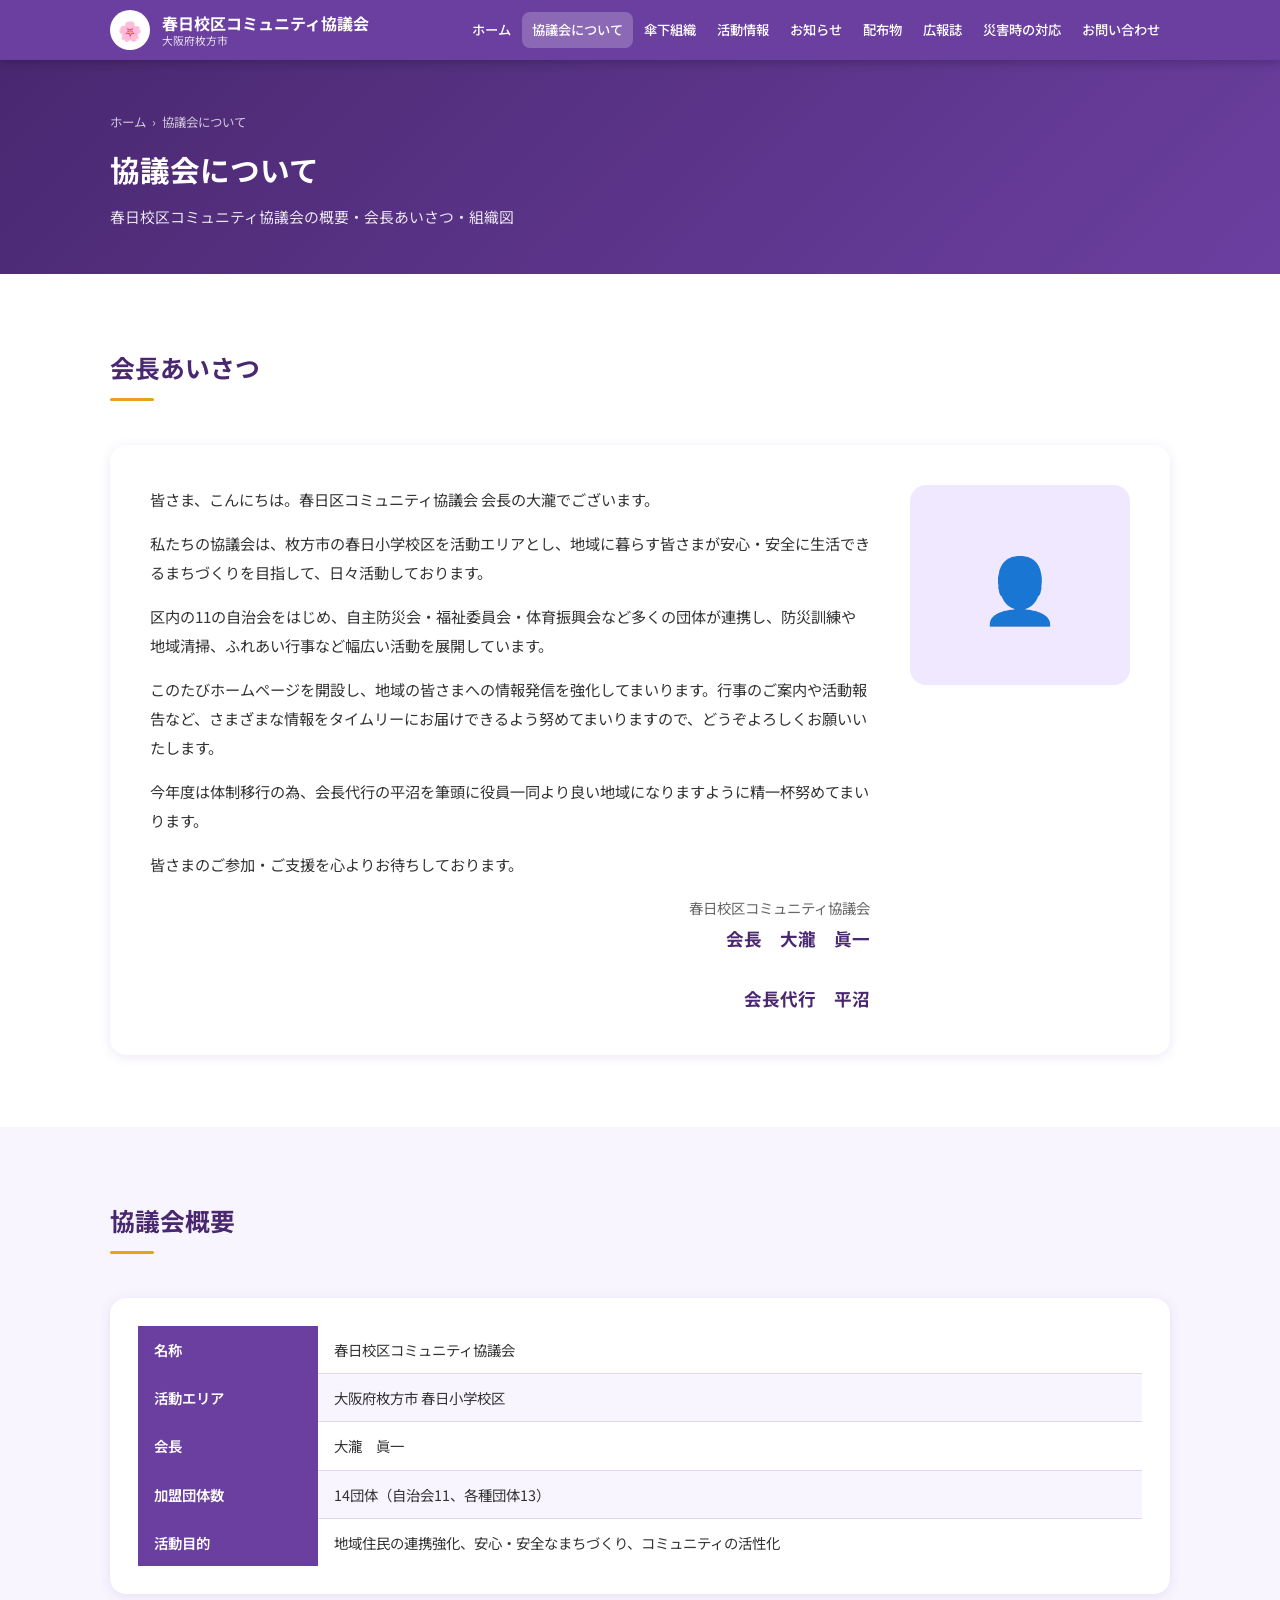
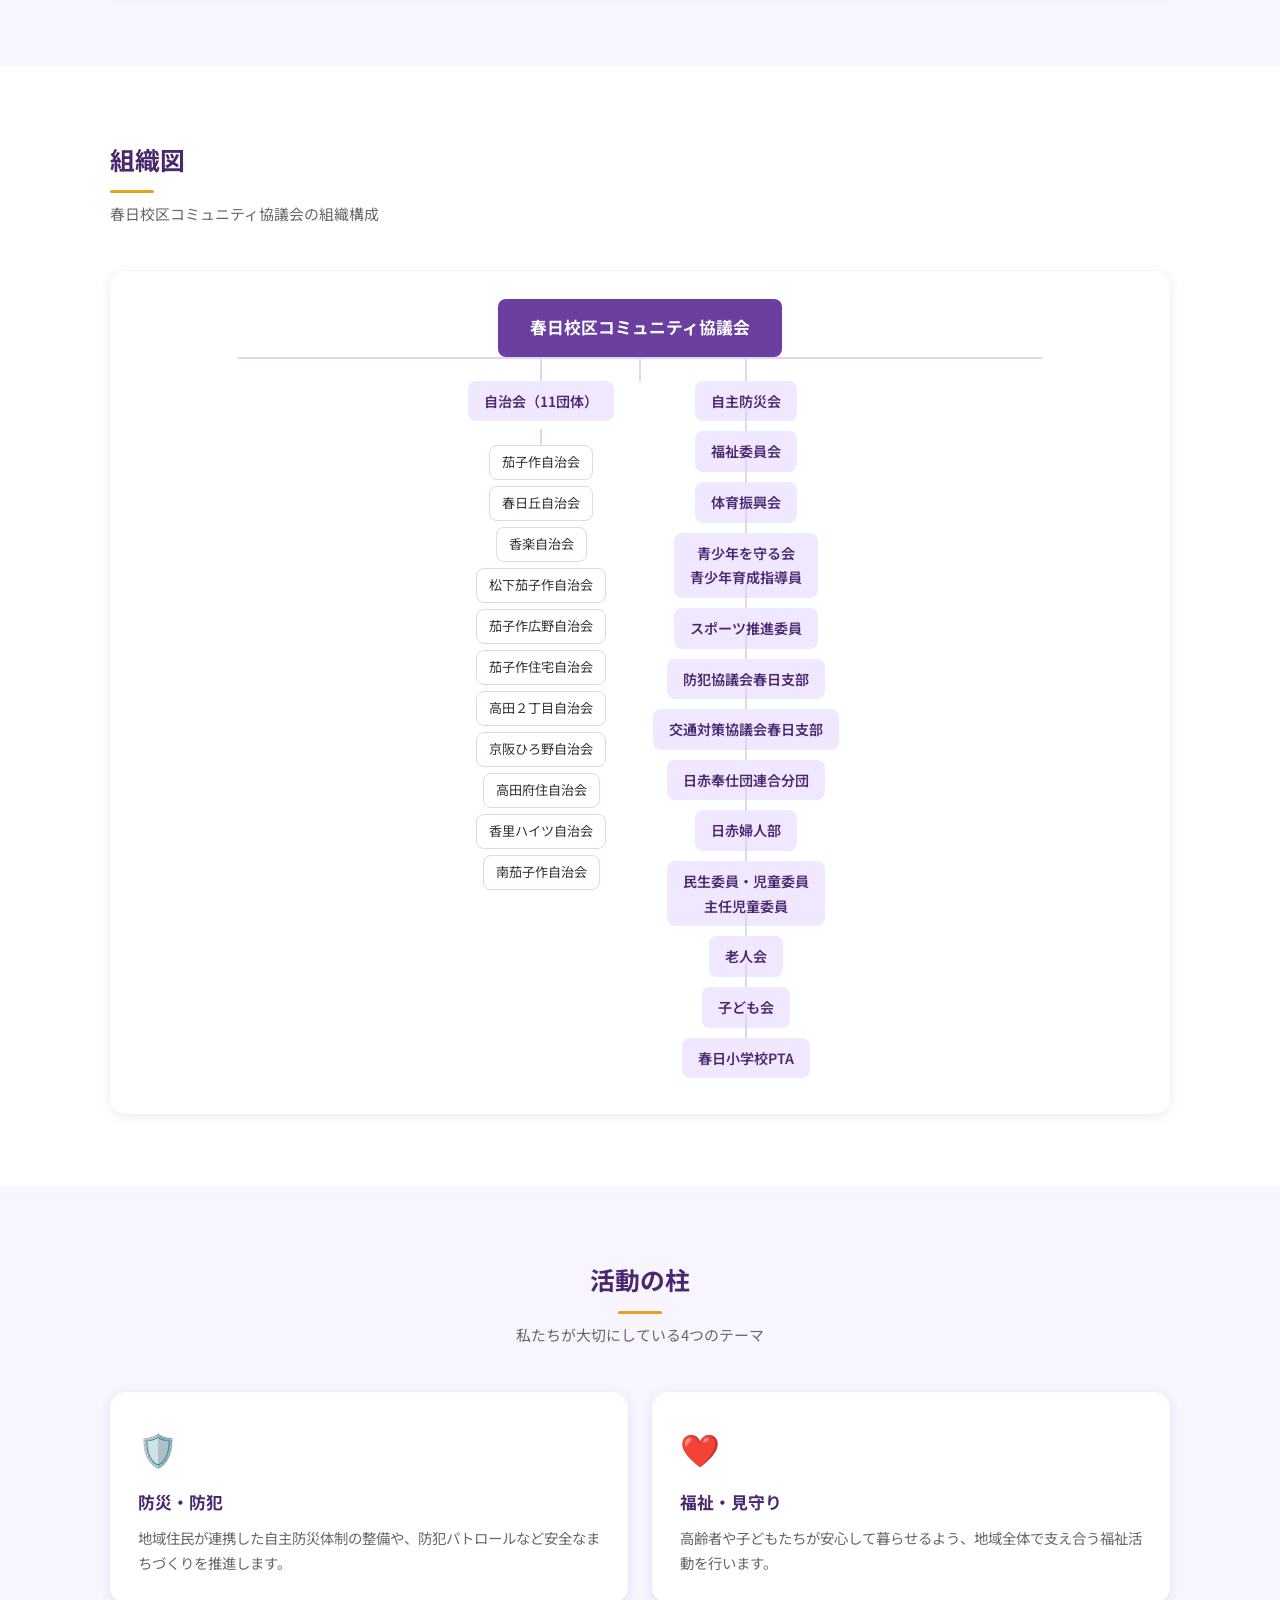
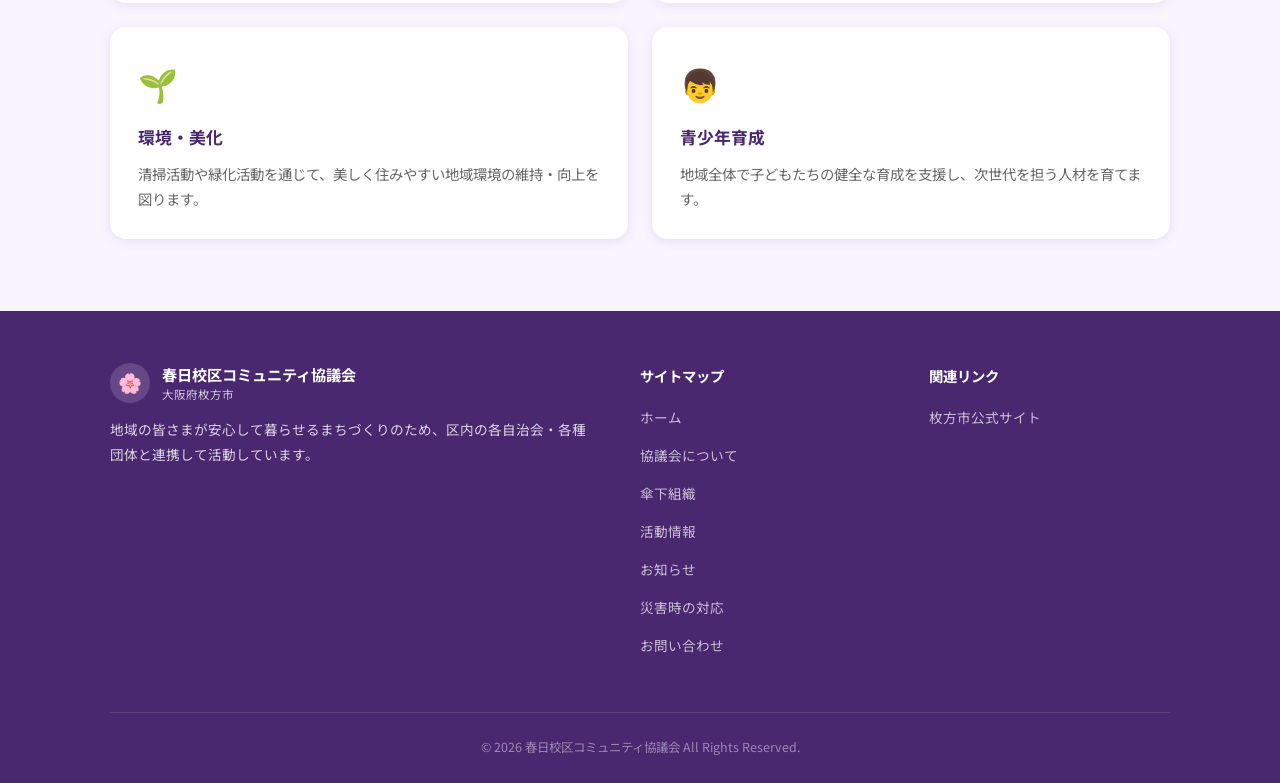
==== commit afec7416: "災害時の対応ページを追加 自助・共助・公助の考え方、自主防災会による避難所運営体制、 自治会加入のお願い、避難所・防災情報の4セクションで構成した disaster.htmlを新規作成し、全ページのナ" ====
--- a/about.html
+++ b/about.html
@@ -33,6 +33,7 @@
         <a href="news.html">お知らせ</a>
         <a href="haifubutsu.html">配布物</a>
         <a href="kouhou.html">広報誌</a>
+        <a href="disaster.html">災害時の対応</a>
         <a href="contact.html">お問い合わせ</a>
       </nav>
     </div>
@@ -55,14 +56,16 @@
 
       <div class="greeting-card">
         <div class="greeting-text">
-          <p>皆さま、こんにちは。春日区コミュニティ協議会 会長の〇〇でございます。</p>
+          <p>皆さま、こんにちは。春日区コミュニティ協議会 会長の大瀧でございます。</p>
           <p>私たちの協議会は、枚方市の春日小学校区を活動エリアとし、地域に暮らす皆さまが安心・安全に生活できるまちづくりを目指して、日々活動しております。</p>
           <p>区内の11の自治会をはじめ、自主防災会・福祉委員会・体育振興会など多くの団体が連携し、防災訓練や地域清掃、ふれあい行事など幅広い活動を展開しています。</p>
           <p>このたびホームページを開設し、地域の皆さまへの情報発信を強化してまいります。行事のご案内や活動報告など、さまざまな情報をタイムリーにお届けできるよう努めてまいりますので、どうぞよろしくお願いいたします。</p>
+          <p>今年度は体制移行の為、会長代行の平沼を筆頭に役員一同より良い地域になりますように精一杯努めてまいります。</p>
           <p>皆さまのご参加・ご支援を心よりお待ちしております。</p>
           <div class="greeting-sign">
             春日校区コミュニティ協議会<br>
-            <strong>会長　〇〇　〇〇</strong>
+            <strong>会長　大瀧　眞一</strong><br>
+            <strong>会長代行　平沼</strong>
           </div>
         </div>
         <div class="greeting-img">👤</div>
@@ -89,7 +92,7 @@
             </tr>
             <tr>
               <th>会長</th>
-              <td>〇〇　〇〇</td>
+              <td>大瀧　眞一</td>
             </tr>
             <tr>
               <th>加盟団体数</th>
@@ -246,6 +249,7 @@
             <li><a href="organizations.html">傘下組織</a></li>
             <li><a href="activities.html">活動情報</a></li>
             <li><a href="news.html">お知らせ</a></li>
+            <li><a href="disaster.html">災害時の対応</a></li>
             <li><a href="contact.html">お問い合わせ</a></li>
           </ul>
         </div>
